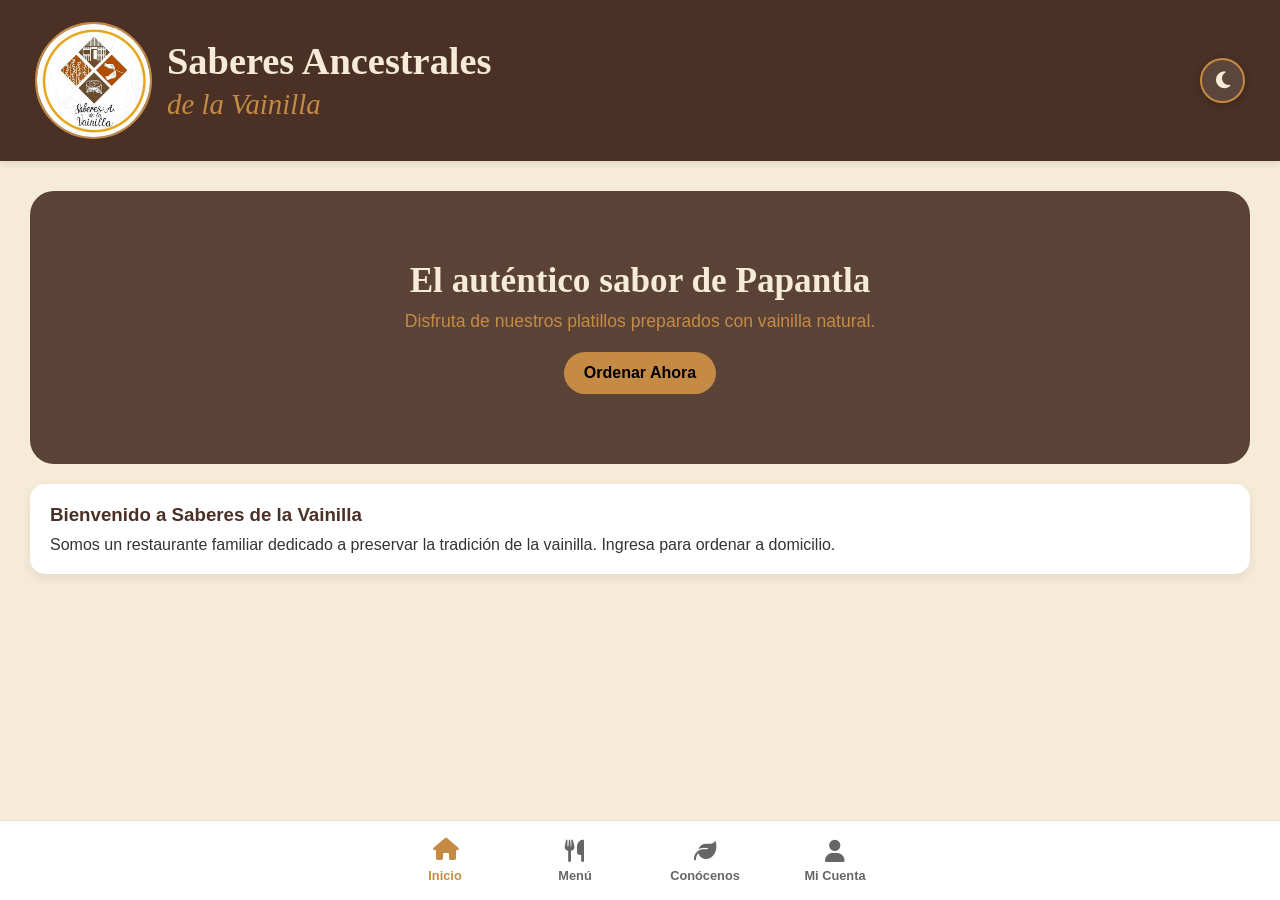
==== index.html @ e79198ad "Add files via upload" ====
<!DOCTYPE html>
<html lang="es">
<head>
    <meta charset="UTF-8">
    <meta name="viewport" content="width=device-width, initial-scale=1.0, maximum-scale=1.0, user-scalable=no">
    <title>Saberes App - Restaurante</title>
    <link rel="stylesheet" href="styles.css">
    <link rel="stylesheet" href="https://cdnjs.cloudflare.com/ajax/libs/font-awesome/6.4.0/css/all.min.css">
</head>
<body>
    <div class="app-container">
        <!-- CABECERA -->
        <header class="app-header">
            <div class="logo-area" onclick="window.location.href='index.html'">
                <img src="logo.png" alt="Logo" onerror="this.src='https://via.placeholder.com/80/C58B45/FFFFFF?text=S'">
                <div class="logo-texto">
                    <span class="logo-nombre">Saberes Ancestrales</span>
                    <span class="logo-slogan">de la Vainilla</span>
                </div>
            </div>
            <div class="header-actions">
                <button class="icon-btn" onclick="toggleTheme()" id="theme-btn"><i class="fa-solid fa-moon"></i></button>
            </div>
        </header>

        <!-- CONTENIDO -->
        <main class="app-content">
            <div class="hero-app">
                <h1>El auténtico sabor de Papantla</h1>
                <p>Disfruta de nuestros platillos preparados con vainilla natural.</p>
                <button class="btn btn-primary" onclick="window.location.href='login.html'">Ordenar Ahora</button>
            </div>
            <div class="info-card">
                <h3>Bienvenido a Saberes de la Vainilla</h3>
                <p>Somos un restaurante familiar dedicado a preservar la tradición de la vainilla. Ingresa para ordenar a domicilio.</p>
            </div>
        </main>

        <!-- NAVEGACIÓN -->
        <nav class="bottom-nav">
            <a href="index.html" class="nav-item active"><span class="icon"><i class="fa-solid fa-house"></i></span><span class="label">Inicio</span></a>
            <a href="menu.html" class="nav-item"><span class="icon"><i class="fa-solid fa-utensils"></i></span><span class="label">Menú</span></a>
            <a href="conocenos.html" class="nav-item"><span class="icon"><i class="fa-solid fa-leaf"></i></span><span class="label">Conócenos</span></a>
            <a href="login.html" class="nav-item"><span class="icon"><i class="fa-solid fa-user"></i></span><span class="label">Mi Cuenta</span></a>
        </nav>
    </div>
    <script src="app.js"></script>
</body>
</html>
---- styles.css ----
/* =========================================
   RESTAURANTE APP — ESTILOS RESPONSIVOS
   Compatible: Celular / Tablet / Laptop / PC
   ========================================= */

/* =========================================
   1. VARIABLES
   ========================================= */
:root {
    /* ---------- 🎨 COLORES ---------- */
    --bg-body:      #e5e5e5;
    --bg-app:       #F5EBD7;
    --bg-card:      #FFFFFF;
    --texto-main:   #333333;
    --texto-muted:  #666666;
    --cafe:         #4A3025;
    --crema:        #F5EBD7;
    --verde:        #7A8B52;
    --dorado:       #C58B45;
    --border-color: #e0e0e0;
    --shadow:       0 4px 12px rgba(0,0,0,0.08);

    /* =========================================
       🖼️ TAMAÑOS DEL LOGO (+150%)
       ========================================= */
    --logo-celular:         75px;  
    --logo-tablet:          98px;  
    --logo-laptop:          117px; 
    --logo-pantalla-grande: 135px; 

    /* ---------- 📏 MEDIDAS GLOBALES ---------- */
    --app-padding:   20px;
    --nav-height:    70px;
    --radius:        15px;
    --radius-grande: 20px;
}

body.dark-mode {
    /* Fondo general de la app: Un café casi negro, muy elegante */
    --bg-app:       #12100E; 
    
    /* Fondo de las tarjetas y modales: Café oscuro para resaltar */
    --bg-card:      #1F1916; 
    
    /* Texto principal: El color crema de tu marca para que resalte perfecto */
    --texto-main:   #F5EBD7; 
    
    /* Texto secundario (descripciones, textos pequeños): Un tono más apagado pero visible */
    --texto-muted:  #A39A91; 
    
    /* Cabecera superior y botones: Café oscuro */
    --cafe:         #2D211A; 
    
    /* Texto de la cabecera (Logo, Slogan, Iconos): Crema brillante para que se lea perfecto */
    --crema:        #F5EBD7; 
    
    /* Bordes: Sutilmente oscuros */
    --border-color: #3A2F29; 
    
    /* Sombra: Más pronunciada para dar profundidad en modo oscuro */
    --shadow:       0 4px 12px rgba(0,0,0,0.5);
}

/* =========================================
   2. RESET Y ESTRUCTURA
   ========================================= */
* {
    margin: 0;
    padding: 0;
    box-sizing: border-box;
    font-family: -apple-system, BlinkMacSystemFont, 'Segoe UI', Roboto, sans-serif;
    -webkit-tap-highlight-color: transparent;
}

html { height: 100%; }

body {
    background-color: var(--bg-body);
    display: flex;
    justify-content: center;
    height: 100vh;
    height: 100dvh;
    overflow: hidden;
    transition: background-color 0.3s;
}

.app-container {
    width: 100%;
    max-width: 100%;
    height: 100%;
    background-color: var(--bg-app);
    display: flex;
    flex-direction: column;
    position: relative;
    color: var(--texto-main);
    transition: background-color 0.3s, color 0.3s;
}

/* =========================================
   3. CABECERA (APP BAR)
   ========================================= */
.app-header {
    display: flex;
    justify-content: space-between;
    align-items: center;
    padding: 15px 20px;
    background-color: var(--cafe);
    color: var(--crema);
    z-index: 10;
    box-shadow: 0 2px 8px rgba(0,0,0,0.1);
}

.logo-area {
    display: flex;
    align-items: center;
    gap: 15px;
    cursor: pointer;
}

.logo-area img {
    width:  var(--logo-celular);
    height: var(--logo-celular);
    border-radius: 50%;
    border: 2px solid var(--dorado);
    background: white;
    object-fit: cover;
    transition: width 0.3s ease, height 0.3s ease;
}

/* =========================================
   TEXTO DEL LOGO AL 120% (Corregido)
   ========================================= */
.logo-nombre {
    font-family: Georgia, serif;
    font-size: 1.68rem !important; /* Aumento del 120% */
    font-weight: bold !important;
    color: var(--crema) !important;
    line-height: 1.1 !important;
    display: block !important;
}

.logo-slogan {
    font-family: Georgia, serif;
    font-style: italic;
    font-size: 1.2rem !important; /* Aumento del 120% */
    color: var(--dorado) !important;
    margin-top: 5px;
    display: block !important;
}

/* Ajustes para pantallas grandes (PC) */
@media (min-width: 1024px) {
    .logo-nombre { font-size: 2.4rem !important; } 
    .logo-slogan { font-size: 1.8rem !important; }
}
/* =========================================
   4. CONTENIDO
   ========================================= */
.app-content {
    flex: 1;
    overflow-y: auto;
    overflow-x: hidden;
    padding: var(--app-padding);
    padding-bottom: calc(var(--nav-height) + 20px);
    -webkit-overflow-scrolling: touch;
    overscroll-behavior: contain;
}

.section-title {
    font-family: Georgia, serif;
    font-size: 1.8rem;
    margin-bottom: 20px;
    color: var(--cafe);
    text-align: center;
}

/* =========================================
   5. HERO (INICIO) - IMAGEN CORREGIDA
   ========================================= */
.hero-app {
    background-image:
        linear-gradient(rgba(74, 48, 37, 0.9), rgba(74, 48, 37, 0.9)),
        url('https://jardindelzen.com/wp-content/uploads/2016/12/vainilla-1024x768.jpg'); /* URL corregida sin espacios */
    background-size: cover;
    background-position: center;
    border-radius: var(--radius-grande);
    padding: 40px 20px;
    text-align: center;
    color: white;
    margin-bottom: 20px;
}

.hero-app h1 {
    font-family: Georgia, serif;
    font-size: 1.6rem;
    margin-bottom: 10px;
    color: var(--crema);
}

.hero-app p { color: var(--dorado); margin-bottom: 20px; font-size: 0.95rem; }

.info-card {
    background: var(--bg-card);
    padding: 20px;
    border-radius: var(--radius);
    box-shadow: var(--shadow);
}
.info-card h3 { color: var(--cafe); margin-bottom: 10px; }

/* =========================================
   6. MENÚ Y TARJETAS
   ========================================= */
.filtros-scroll {
    display: flex;
    gap: 10px;
    overflow-x: auto;
    padding-bottom: 15px;
    margin-bottom: 15px;
    scrollbar-width: none;
}
.filtros-scroll::-webkit-scrollbar { display: none; }

.chip {
    padding: 8px 16px;
    border-radius: 20px;
    border: 1px solid var(--border-color);
    background: var(--bg-card);
    color: var(--texto-main);
    font-weight: 600;
    white-space: nowrap;
    cursor: pointer;
    transition: 0.2s;
}
.chip.active { background: var(--dorado); color: #000; border-color: var(--dorado); }

.grid-menu { display: grid; grid-template-columns: 1fr; gap: 15px; }

.card-food {
    background: var(--bg-card);
    border-radius: var(--radius);
    overflow: hidden;
    box-shadow: var(--shadow);
    display: flex;
    flex-direction: column;
    transition: transform 0.25s ease, box-shadow 0.25s ease;
}
.card-food:hover { transform: translateY(-4px); box-shadow: 0 12px 24px rgba(0,0,0,0.12); }
.card-food img { width: 100%; height: 160px; object-fit: cover; }
.card-food-body { padding: 15px; }
.card-food-body h3 { font-size: 1.1rem; margin-bottom: 5px; color: var(--cafe); }
.card-food-body p { font-size: 0.85rem; color: var(--texto-muted); margin-bottom: 10px; }
.card-food-price { font-weight: bold; color: var(--verde); font-size: 1.2rem; margin-bottom: 10px; display: block; }

.add-btn {
    width: 100%;
    padding: 10px;
    background: var(--cafe);
    color: var(--bg-app);
    border: none;
    border-radius: 10px;
    font-weight: bold;
    cursor: pointer;
    transition: 0.2s;
}
.add-btn:active { transform: scale(0.95); }

/* =========================================
   7. BOTÓN FLOTANTE
   ========================================= */
.floating-cart-btn {
    position: absolute;
    bottom: calc(var(--nav-height) + 10px);
    right: 20px;
    background: var(--dorado);
    color: #000;
    border: none;
    width: 60px;
    height: 60px;
    border-radius: 50%;
    font-size: 1.5rem;
    box-shadow: 0 4px 15px rgba(197, 139, 69, 0.4);
    cursor: pointer;
    display: flex;
    justify-content: center;
    align-items: center;
    z-index: 100;
    transition: 0.2s;
}
.floating-cart-btn:active { transform: scale(0.9); }
.floating-cart-btn span {
    position: absolute;
    top: -5px;
    right: -5px;
    background: red;
    color: white;
    font-size: 0.8rem;
    width: 22px;
    height: 22px;
    border-radius: 50%;
    display: flex;
    justify-content: center;
    align-items: center;
    font-weight: bold;
}

/* =========================================
   8. FORMULARIOS
   ========================================= */
.form-app {
    background: var(--bg-card);
    padding: 20px;
    border-radius: var(--radius);
    box-shadow: var(--shadow);
}

.input-group { margin-bottom: 15px; }
.input-group label { display: block; margin-bottom: 5px; font-size: 0.9rem; font-weight: 600; color: var(--cafe); }

.input-group input, .input-group select, .input-group textarea {
    width: 100%;
    padding: 12px;
    border: 1px solid var(--border-color);
    border-radius: 10px;
    background: var(--bg-app);
    color: var(--texto-main);
    font-size: 1rem;
    outline: none;
    transition: border 0.2s;
}
.input-group input:focus { border-color: var(--dorado); }

.row { display: flex; gap: 10px; }
.row .input-group { flex: 1; }

/* =========================================
   9. BOTONES GENERALES
   ========================================= */
.btn {
    padding: 12px 20px;
    border-radius: 30px;
    border: none;
    font-weight: bold;
    font-size: 1rem;
    cursor: pointer;
    transition: 0.2s;
    text-align: center;
}
.btn-primary { background: var(--dorado); color: #000; }
.btn-secondary { background: var(--verde); color: white; }
.full-width { width: 100%; }
.mt-10 { margin-top: 10px; }
.btn:active { transform: scale(0.95); }

/* =========================================
   10. NAVEGACIÓN INFERIOR
   ========================================= */
.bottom-nav {
    position: absolute;
    bottom: 0;
    width: 100%;
    background: var(--bg-card);
    display: flex;
    justify-content: space-around;
    align-items: center;
    padding: 10px 0;
    border-top: 1px solid var(--border-color);
    z-index: 10;
    min-height: var(--nav-height);
}

.nav-item {
    background: none;
    border: none;
    display: flex;
    flex-direction: column;
    align-items: center;
    color: var(--texto-muted);
    cursor: pointer;
    transition: 0.2s;
    width: 25%;
    text-decoration: none;
}
.nav-item .icon { font-size: 1.3rem; margin-bottom: 3px; }
.nav-item .label { font-size: 0.75rem; font-weight: 600; }
.nav-item.active { color: var(--dorado); }
.nav-item.active .icon { transform: translateY(-2px); }

/* =========================================
   11. MODALES
   ========================================= */
.modal-overlay {
    position: absolute;
    top: 0;
    left: 0;
    width: 100%;
    height: 100%;
    background: rgba(0,0,0,0.6);
    display: flex;
    justify-content: center;
    align-items: flex-end;
    z-index: 1000;
    opacity: 1;
    transition: opacity 0.3s;
}
.modal-overlay.hidden { opacity: 0; pointer-events: none; }

.modal-content {
    background: var(--bg-card);
    width: 100%;
    padding: 25px;
    border-radius: 20px 20px 0 0;
    max-height: 85%;
    overflow-y: auto;
    box-shadow: 0 -5px 20px rgba(0,0,0,0.2);
    transform: translateY(0);
    transition: transform 0.3s;
}
.modal-overlay.hidden .modal-content { transform: translateY(100%); }
.modal-content h3 { margin-bottom: 15px; color: var(--cafe); }
.hidden { display: none !important; }

/* =========================================
   12. ALERTAS
   ========================================= */
.alerta {
    padding: 15px;
    border-radius: 10px;
    margin-bottom: 15px;
    text-align: center;
    font-weight: bold;
    font-size: 0.9rem;
}
.alerta.success { background: #d4edda; color: #155724; }
.alerta.error   { background: #f8d7da; color: #721c24; }

/* =========================================
   13. CARRITO
   ========================================= */
.cart-items-list { margin-bottom: 15px; max-height: 250px; overflow-y: auto; }

.cart-item {
    display: flex;
    flex-direction: column;
    border-bottom: 1px solid var(--border-color);
    padding: 12px 0;
}
.cart-item:last-child { border-bottom: none; }

.cart-item-info {
    display: flex;
    justify-content: space-between;
    margin-bottom: 8px;
    font-size: 0.95rem;
    color: var(--texto-main);
    font-weight: 500;
}

.cart-item-controls { display: flex; align-items: center; gap: 10px; }

.qty-btn {
    background: var(--bg-app);
    border: 1px solid var(--border-color);
    color: var(--texto-main);
    width: 32px;
    height: 32px;
    border-radius: 8px;
    font-size: 0.9rem;
    font-weight: bold;
    cursor: pointer;
    display: flex;
    justify-content: center;
    align-items: center;
    transition: all 0.2s;
}
.qty-btn:active { background: var(--dorado); transform: scale(0.9); }

.qty-number { font-weight: bold; width: 24px; text-align: center; color: var(--cafe); }

.delete-btn {
    background: none;
    border: none;
    font-size: 1.1rem;
    cursor: pointer;
    margin-left: auto;
    opacity: 0.7;
    transition: opacity 0.2s;
    color: var(--texto-muted);
}
.delete-btn:hover, .delete-btn:active { opacity: 1; color: #ff4d4d; }

.btn-added { background-color: var(--verde) !important; color: white !important; }

/* =========================================
   14. PERSONALIZACIÓN
   ========================================= */
.custom-options-container { margin-bottom: 20px; }
.custom-group {
    margin-bottom: 15px;
    background: var(--bg-app);
    padding: 10px;
    border-radius: 10px;
}
.custom-group p { margin-bottom: 10px; font-size: 0.95rem; color: var(--cafe); }

.radio-label {
    display: flex;
    align-items: center;
    gap: 10px;
    margin-bottom: 8px;
    font-size: 0.9rem;
    cursor: pointer;
}
.radio-label input { accent-color: var(--dorado); width: 18px; height: 18px; }

/* =========================================
   15. CHECKOUT Y PDF
   ========================================= */
#auth-guest .btn { width: auto; padding: 10px 15px; font-size: 0.9rem; }
#auth-guest form { margin-top: 20px; }

.payment-select {
    width: 100%;
    padding: 12px;
    border-radius: 10px;
    border: 1px solid var(--border-color);
    background: var(--bg-app);
    color: var(--texto-main);
    font-size: 1rem;
    margin-bottom: 15px;
    outline: none;
}

#payment-step-card h3 { margin-bottom: 15px; color: var(--cafe); font-size: 1.2rem; }
#payment-step-card input { background: var(--bg-app); border: 1px solid var(--border-color); color: var(--texto-main); }
#ticket-modal .modal-content { text-align: center; }

#ticket-pdf-area { font-family: Arial, sans-serif; background: white; color: black; }
#ticket-pdf-area h2 { font-family: Georgia, serif; margin-bottom: 10px; }
#ticket-pdf-area p { margin: 5px 0; font-size: 14px; }
#ticket-pdf-area hr { border-top: 1px dashed #000; }
#ticket-items p { margin: 2px 0; font-size: 12px; }

body.dark-mode .icon-btn i { color: var(--dorado); }

/* =========================================
   16. 📱 TABLET (Ajustes de 150%)
   ========================================= */
@media (min-width: 600px) {
    :root { --app-padding: 25px; --nav-height: 75px; }
    
    .logo-area img { width: var(--logo-tablet); height: var(--logo-tablet); }
    .logo-texto span:first-child { font-size: 2.8rem; } /* 150% más en tablet */
    .logo-slogan { font-size: 1.8rem; }
    .app-header { padding: 18px 25px; min-height: 125px; }
    
    .grid-menu { grid-template-columns: repeat(2, 1fr); gap: 18px; }
    .hero-app { padding: 55px 30px; }
    .hero-app h1 { font-size: 1.9rem; }
    .hero-app p  { font-size: 1rem; }
    .section-title { font-size: 2rem; }
    .bottom-nav { justify-content: center; gap: 50px; padding: 12px 20px; }
    .nav-item { width: auto; min-width: 80px; }
    .nav-item .icon  { font-size: 1.4rem; }
    .nav-item .label { font-size: 0.8rem; }
    .modal-overlay { align-items: center; padding: 20px; }
    .modal-content { max-width: 600px; border-radius: var(--radius-grande); max-height: 90%; }
    .modal-overlay.hidden .modal-content { transform: translateY(20px) scale(0.95); }
}

/* =========================================
   17. 💻 LAPTOP / DESKTOP
   ========================================= */
@media (min-width: 1024px) {
    :root { --app-padding: 30px; --nav-height: 80px; }
    
    .app-container { max-width: 1400px; box-shadow: 0 0 40px rgba(0,0,0,0.15); }
    .logo-area img { width: var(--logo-laptop); height: var(--logo-laptop); }
    .logo-texto span:first-child { font-size: 3.2rem; } /* 150% más en PC */
    .logo-slogan { font-size: 2.2rem; }
    .app-header { padding: 22px 35px; min-height: 155px; }
    
    .grid-menu { grid-template-columns: repeat(3, 1fr); gap: 22px; }
    .hero-app { padding: 70px 50px; border-radius: 24px; }
    .hero-app h1 { font-size: 2.2rem; }
    .hero-app p  { font-size: 1.1rem; }
    .section-title { font-size: 2.3rem; margin-bottom: 28px; }
    .card-food img { height: 180px; }
    .filtros-scroll { justify-content: center; padding-bottom: 20px; }
    .form-app { padding: 30px; }
}

/* =========================================
   18. 🖥️ PANTALLAS MUY GRANDES
   ========================================= */
@media (min-width: 1400px) {
    :root { --app-padding: 40px; }
    
    .logo-area img { width: var(--logo-pantalla-grande); height: var(--logo-pantalla-grande); }
    .logo-texto span:first-child { font-size: 3.8rem; } 
    .logo-slogan { font-size: 2.5rem; }
    .app-header { padding: 24px 45px; min-height: 175px; }
    
    .grid-menu { grid-template-columns: repeat(4, 1fr); }
    .hero-app { padding: 80px 60px; }
    .hero-app h1 { font-size: 2.5rem; }
}

/* =========================================
   19. 📱 CELULARES PEQUEÑOS
   ========================================= */
@media (max-width: 360px) {
    :root { --logo-celular: 65px; --app-padding: 15px; }
    .logo-texto span:first-child { font-size: 1.8rem; } /* Ajuste para que no se rompa */
    .logo-slogan { font-size: 1.2rem; }
    .hero-app h1    { font-size: 1.4rem; }
    .section-title  { font-size: 1.6rem; }
}
/* =========================================
   BOTÓN DE TEMA (ICONO CIRCULAR PROFESIONAL)
   ========================================= */
.icon-btn {
    background: rgba(255, 255, 255, 0.1); /* Fondo sutil translúcido */
    border: 2px solid var(--dorado);      /* Borde dorado de la marca */
    width: 45px;
    height: 45px;
    border-radius: 50%;                   /* Hace que sea un círculo perfecto */
    display: flex;
    justify-content: center;
    align-items: center;
    cursor: pointer;
    color: var(--crema);
    font-size: 1.2rem;                    /* Tamaño del icono */
    transition: all 0.3s ease;
    box-shadow: 0 2px 8px rgba(0,0,0,0.2);
}

/* Efecto al pasar el mouse */
.icon-btn:hover {
    background: var(--dorado);
    color: var(--cafe);
    transform: rotate(20deg) scale(1.1);  /* Gira un poco y crece */
}

/* Efecto al presionar */
.icon-btn:active {
    transform: scale(0.9);
}

/* Cuando está en modo oscuro, el sol se ve dorado */
body.dark-mode .icon-btn {
    background: rgba(197, 139, 69, 0.2);
    color: var(--dorado);
}

body.dark-mode .icon-btn:hover {
    background: var(--dorado);
    color: var(--cafe);
}
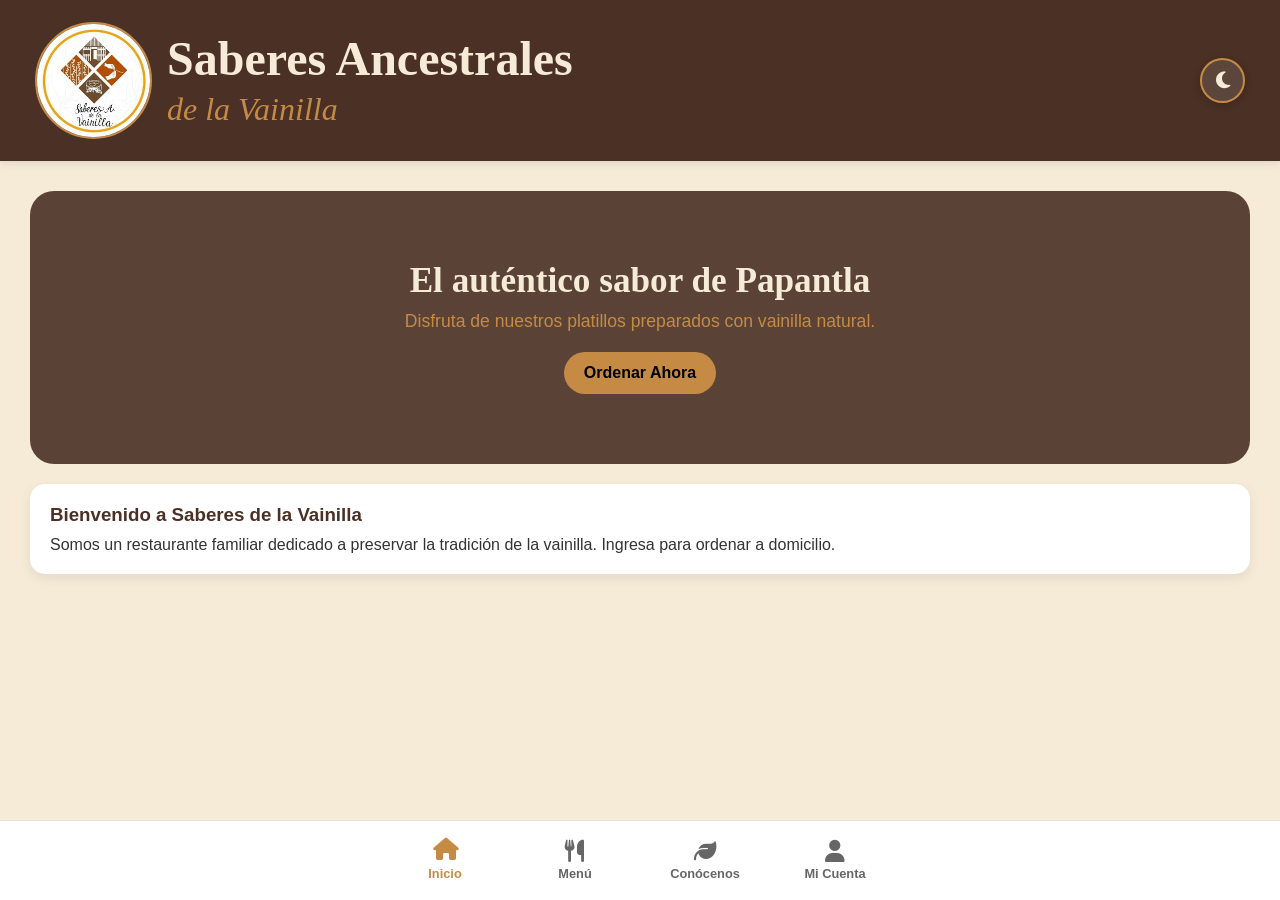
==== commit d801857c: "Change button link to navigate to menu page Updated the button link in the hero section to navigate " ====
--- a/index.html
+++ b/index.html
@@ -1,4 +1,5 @@
-<!DOCTYPE html>
+
+</html><!DOCTYPE html>
 <html lang="es">
 <head>
     <meta charset="UTF-8">
@@ -28,7 +29,7 @@
             <div class="hero-app">
                 <h1>El auténtico sabor de Papantla</h1>
                 <p>Disfruta de nuestros platillos preparados con vainilla natural.</p>
-                <button class="btn btn-primary" onclick="window.location.href='login.html'">Ordenar Ahora</button>
+                <button class="btn btn-primary" onclick="window.location.href='menu.html'">Ordenar Ahora</button>
             </div>
             <div class="info-card">
                 <h3>Bienvenido a Saberes de la Vainilla</h3>
@@ -46,4 +47,4 @@
     </div>
     <script src="app.js"></script>
 </body>
-</html>+</html>
--- a/styles.css
+++ b/styles.css
@@ -4,10 +4,9 @@
    ========================================= */
 
 /* =========================================
-   1. VARIABLES
+   1. VARIABLES Y COLORES
    ========================================= */
 :root {
-    /* ---------- 🎨 COLORES ---------- */
     --bg-body:      #e5e5e5;
     --bg-app:       #F5EBD7;
     --bg-card:      #FFFFFF;
@@ -20,44 +19,28 @@
     --border-color: #e0e0e0;
     --shadow:       0 4px 12px rgba(0,0,0,0.08);
 
-    /* =========================================
-       🖼️ TAMAÑOS DEL LOGO (+150%)
-       ========================================= */
+    /* Tamaños del Logo al 120% */
     --logo-celular:         75px;  
     --logo-tablet:          98px;  
     --logo-laptop:          117px; 
     --logo-pantalla-grande: 135px; 
 
-    /* ---------- 📏 MEDIDAS GLOBALES ---------- */
+    /* Medidas Globales */
     --app-padding:   20px;
     --nav-height:    70px;
     --radius:        15px;
     --radius-grande: 20px;
 }
 
+/* Modo Oscuro */
 body.dark-mode {
-    /* Fondo general de la app: Un café casi negro, muy elegante */
     --bg-app:       #12100E; 
-    
-    /* Fondo de las tarjetas y modales: Café oscuro para resaltar */
     --bg-card:      #1F1916; 
-    
-    /* Texto principal: El color crema de tu marca para que resalte perfecto */
     --texto-main:   #F5EBD7; 
-    
-    /* Texto secundario (descripciones, textos pequeños): Un tono más apagado pero visible */
     --texto-muted:  #A39A91; 
-    
-    /* Cabecera superior y botones: Café oscuro */
     --cafe:         #2D211A; 
-    
-    /* Texto de la cabecera (Logo, Slogan, Iconos): Crema brillante para que se lea perfecto */
     --crema:        #F5EBD7; 
-    
-    /* Bordes: Sutilmente oscuros */
     --border-color: #3A2F29; 
-    
-    /* Sombra: Más pronunciada para dar profundidad en modo oscuro */
     --shadow:       0 4px 12px rgba(0,0,0,0.5);
 }
 
@@ -127,12 +110,10 @@
     transition: width 0.3s ease, height 0.3s ease;
 }
 
-/* =========================================
-   TEXTO DEL LOGO AL 120% (Corregido)
-   ========================================= */
+/* Texto del Logo al 120% */
 .logo-nombre {
     font-family: Georgia, serif;
-    font-size: 1.68rem !important; /* Aumento del 120% */
+    font-size: 1.68rem !important; 
     font-weight: bold !important;
     color: var(--crema) !important;
     line-height: 1.1 !important;
@@ -142,19 +123,35 @@
 .logo-slogan {
     font-family: Georgia, serif;
     font-style: italic;
-    font-size: 1.2rem !important; /* Aumento del 120% */
+    font-size: 1.2rem !important; 
     color: var(--dorado) !important;
     margin-top: 5px;
     display: block !important;
 }
 
-/* Ajustes para pantallas grandes (PC) */
-@media (min-width: 1024px) {
-    .logo-nombre { font-size: 2.4rem !important; } 
-    .logo-slogan { font-size: 1.8rem !important; }
-}
-/* =========================================
-   4. CONTENIDO
+/* Botón de Tema (Luna/Sol) */
+.header-actions { display: flex; gap: 10px; }
+
+.icon-btn {
+    background: rgba(255, 255, 255, 0.1);
+    border: 2px solid var(--dorado);
+    width: 45px;
+    height: 45px;
+    border-radius: 50%;
+    display: flex;
+    justify-content: center;
+    align-items: center;
+    cursor: pointer;
+    color: var(--crema);
+    font-size: 1.2rem;
+    transition: all 0.3s ease;
+    box-shadow: 0 2px 8px rgba(0,0,0,0.2);
+}
+.icon-btn:hover { background: var(--dorado); color: var(--cafe); transform: rotate(20deg) scale(1.1); }
+.icon-btn:active { transform: scale(0.9); }
+
+/* =========================================
+   4. CONTENIDO GENERAL
    ========================================= */
 .app-content {
     flex: 1;
@@ -175,12 +172,12 @@
 }
 
 /* =========================================
-   5. HERO (INICIO) - IMAGEN CORREGIDA
+   5. HERO (INICIO)
    ========================================= */
 .hero-app {
     background-image:
         linear-gradient(rgba(74, 48, 37, 0.9), rgba(74, 48, 37, 0.9)),
-        url('https://jardindelzen.com/wp-content/uploads/2016/12/vainilla-1024x768.jpg'); /* URL corregida sin espacios */
+        url('https://jardindelzen.com/wp-content/uploads/2016/12/vainilla-1024x768.jpg');
     background-size: cover;
     background-position: center;
     border-radius: var(--radius-grande);
@@ -190,13 +187,7 @@
     margin-bottom: 20px;
 }
 
-.hero-app h1 {
-    font-family: Georgia, serif;
-    font-size: 1.6rem;
-    margin-bottom: 10px;
-    color: var(--crema);
-}
-
+.hero-app h1 { font-family: Georgia, serif; font-size: 1.6rem; margin-bottom: 10px; color: var(--crema); }
 .hero-app p { color: var(--dorado); margin-bottom: 20px; font-size: 0.95rem; }
 
 .info-card {
@@ -265,7 +256,7 @@
 .add-btn:active { transform: scale(0.95); }
 
 /* =========================================
-   7. BOTÓN FLOTANTE
+   7. BOTÓN FLOTANTE CARRITO
    ========================================= */
 .floating-cart-btn {
     position: absolute;
@@ -304,7 +295,7 @@
 }
 
 /* =========================================
-   8. FORMULARIOS
+   8. FORMULARIOS GENERALES
    ========================================= */
 .form-app {
     background: var(--bg-card);
@@ -491,7 +482,7 @@
 .btn-added { background-color: var(--verde) !important; color: white !important; }
 
 /* =========================================
-   14. PERSONALIZACIÓN
+   14. PERSONALIZACIÓN (RADIOS)
    ========================================= */
 .custom-options-container { margin-bottom: 20px; }
 .custom-group {
@@ -540,17 +531,191 @@
 #ticket-pdf-area hr { border-top: 1px dashed #000; }
 #ticket-items p { margin: 2px 0; font-size: 12px; }
 
-body.dark-mode .icon-btn i { color: var(--dorado); }
-
-/* =========================================
-   16. 📱 TABLET (Ajustes de 150%)
+/* =========================================
+   16. DISEÑO EXCLUSIVO DEL LOGIN (ESTILO TARJETAS)
+   ========================================= */
+#auth-initial-view {
+    display: flex;
+    flex-direction: column;
+    gap: 25px; /* Separación entre tarjetas */
+    padding: 20px 10px;
+    max-width: 450px;
+    margin: 0 auto; /* Centrado horizontal */
+}
+
+/* Tarjeta Café (¿Eres nuevo?) */
+.auth-card-brown {
+    background-color: #7A5B43;
+    border-radius: 20px;
+    padding: 35px 25px;
+    text-align: center;
+    color: #FFFFFF;
+    box-shadow: 0 8px 20px rgba(0,0,0,0.15);
+}
+.auth-card-brown h3 {
+    font-family: Georgia, serif;
+    font-size: 1.8rem;
+    margin-bottom: 10px;
+    color: #FFFFFF !important;
+}
+.auth-card-brown p {
+    font-size: 1rem;
+    margin-bottom: 25px;
+    color: #E0D5C1;
+    line-height: 1.4;
+}
+.auth-icon-circle {
+    width: 50px;
+    height: 50px;
+    background: transparent;
+    border-radius: 50%;
+    display: flex;
+    justify-content: center;
+    align-items: center;
+    margin: 0 auto 15px auto;
+    font-size: 1.8rem;
+    color: #FFFFFF;
+}
+.btn-auth-cream {
+    background-color: #F5EBD7;
+    color: #4A3025;
+    border: none;
+    border-radius: 12px;
+    padding: 16px;
+    width: 100%;
+    font-size: 1.1rem;
+    font-weight: bold;
+    cursor: pointer;
+    transition: 0.2s;
+}
+.btn-auth-cream:active { transform: scale(0.95); }
+
+/* Tarjeta Blanca (¿Ya tienes cuenta?) */
+.auth-card-white {
+    background-color: #FFFFFF;
+    border-radius: 20px;
+    padding: 35px 25px;
+    text-align: center;
+    border: 1px solid #D4C4B7;
+    box-shadow: 0 8px 20px rgba(0,0,0,0.05);
+}
+.auth-card-white h3 {
+    font-family: Georgia, serif;
+    font-size: 1.8rem;
+    margin-bottom: 10px;
+    color: #4A3025 !important;
+}
+.auth-card-white p {
+    font-size: 1rem;
+    margin-bottom: 25px;
+    color: #666666;
+    line-height: 1.4;
+}
+.auth-icon-circle-outline {
+    width: 50px;
+    height: 50px;
+    border: 2px solid #7A5B43;
+    border-radius: 50%;
+    display: flex;
+    justify-content: center;
+    align-items: center;
+    margin: 0 auto 15px auto;
+    font-size: 1.5rem;
+    color: #7A5B43;
+}
+.btn-auth-green {
+    background-color: #7A8B52;
+    color: #FFFFFF;
+    border: none;
+    border-radius: 12px;
+    padding: 16px;
+    width: 100%;
+    font-size: 1.1rem;
+    font-weight: bold;
+    cursor: pointer;
+    transition: 0.2s;
+}
+.btn-auth-green:active { transform: scale(0.95); }
+
+/* Contenedor de los Formularios */
+.auth-form-container {
+    background: var(--bg-card);
+    padding: 25px;
+    border-radius: 20px;
+    box-shadow: 0 4px 15px rgba(0,0,0,0.1);
+    max-width: 450px;
+    margin: 10px auto 30px auto;
+    width: 100%;
+}
+.auth-form-header {
+    display: flex;
+    align-items: center;
+    justify-content: space-between;
+    margin-bottom: 25px;
+}
+.auth-form-header h3 {
+    font-family: Georgia, serif;
+    font-size: 1.5rem;
+    color: var(--cafe);
+    margin: 0;
+}
+.btn-back {
+    background: var(--bg-app);
+    color: var(--cafe);
+    border: 1px solid var(--border-color);
+    width: 40px;
+    height: 40px;
+    border-radius: 50%;
+    cursor: pointer;
+    display: flex;
+    justify-content: center;
+    align-items: center;
+    transition: 0.2s;
+}
+.btn-back:hover { background: var(--dorado); color: #000; }
+.spacer { width: 40px; }
+
+/* =========================================
+   17. CORRECCIÓN DE TEXTO EN MODO OSCURO
+   ========================================= */
+body.dark-mode h1,
+body.dark-mode h2,
+body.dark-mode h3,
+body.dark-mode h4,
+body.dark-mode .section-title,
+body.dark-mode .info-card h3,
+body.dark-mode .card-food-body h3,
+body.dark-mode .input-group label,
+body.dark-mode .logo-nombre,
+body.dark-mode .custom-group p,
+body.dark-mode #payment-step-card h3,
+body.dark-mode .cart-item-info span {
+    color: #F5EBD7 !important;
+}
+
+body.dark-mode p,
+body.dark-mode .card-food-body p,
+body.dark-mode .info-card p {
+    color: #E0D5C1 !important;
+}
+
+body.dark-mode .auth-card-white { background-color: var(--bg-card); border-color: var(--border-color); }
+body.dark-mode .auth-card-white h3, body.dark-mode .auth-icon-circle-outline { color: var(--texto-main) !important; border-color: var(--texto-main); }
+body.dark-mode .auth-card-white p { color: var(--texto-muted) !important; }
+body.dark-mode .auth-form-header h3 { color: var(--texto-main) !important; }
+body.dark-mode .btn-back { background: var(--border-color); color: var(--texto-main); }
+
+body.dark-mode .icon-btn { background: rgba(197, 139, 69, 0.2); color: var(--dorado); }
+body.dark-mode .icon-btn:hover { background: var(--dorado); color: var(--cafe); }
+
+/* =========================================
+   18. RESPONSIVO (TABLET Y PC)
    ========================================= */
 @media (min-width: 600px) {
     :root { --app-padding: 25px; --nav-height: 75px; }
-    
     .logo-area img { width: var(--logo-tablet); height: var(--logo-tablet); }
-    .logo-texto span:first-child { font-size: 2.8rem; } /* 150% más en tablet */
-    .logo-slogan { font-size: 1.8rem; }
+    .logo-nombre { font-size: 2.4rem !important; }
+    .logo-slogan { font-size: 1.6rem !important; }
     .app-header { padding: 18px 25px; min-height: 125px; }
     
     .grid-menu { grid-template-columns: repeat(2, 1fr); gap: 18px; }
@@ -567,16 +732,12 @@
     .modal-overlay.hidden .modal-content { transform: translateY(20px) scale(0.95); }
 }
 
-/* =========================================
-   17. 💻 LAPTOP / DESKTOP
-   ========================================= */
 @media (min-width: 1024px) {
     :root { --app-padding: 30px; --nav-height: 80px; }
-    
     .app-container { max-width: 1400px; box-shadow: 0 0 40px rgba(0,0,0,0.15); }
     .logo-area img { width: var(--logo-laptop); height: var(--logo-laptop); }
-    .logo-texto span:first-child { font-size: 3.2rem; } /* 150% más en PC */
-    .logo-slogan { font-size: 2.2rem; }
+    .logo-nombre { font-size: 3rem !important; }
+    .logo-slogan { font-size: 2rem !important; }
     .app-header { padding: 22px 35px; min-height: 155px; }
     
     .grid-menu { grid-template-columns: repeat(3, 1fr); gap: 22px; }
@@ -586,18 +747,13 @@
     .section-title { font-size: 2.3rem; margin-bottom: 28px; }
     .card-food img { height: 180px; }
     .filtros-scroll { justify-content: center; padding-bottom: 20px; }
-    .form-app { padding: 30px; }
-}
-
-/* =========================================
-   18. 🖥️ PANTALLAS MUY GRANDES
-   ========================================= */
+}
+
 @media (min-width: 1400px) {
     :root { --app-padding: 40px; }
-    
     .logo-area img { width: var(--logo-pantalla-grande); height: var(--logo-pantalla-grande); }
-    .logo-texto span:first-child { font-size: 3.8rem; } 
-    .logo-slogan { font-size: 2.5rem; }
+    .logo-nombre { font-size: 3.6rem !important; } 
+    .logo-slogan { font-size: 2.4rem !important; }
     .app-header { padding: 24px 45px; min-height: 175px; }
     
     .grid-menu { grid-template-columns: repeat(4, 1fr); }
@@ -605,54 +761,10 @@
     .hero-app h1 { font-size: 2.5rem; }
 }
 
-/* =========================================
-   19. 📱 CELULARES PEQUEÑOS
-   ========================================= */
 @media (max-width: 360px) {
     :root { --logo-celular: 65px; --app-padding: 15px; }
-    .logo-texto span:first-child { font-size: 1.8rem; } /* Ajuste para que no se rompa */
-    .logo-slogan { font-size: 1.2rem; }
+    .logo-nombre { font-size: 1.4rem !important; }
+    .logo-slogan { font-size: 1rem !important; }
     .hero-app h1    { font-size: 1.4rem; }
     .section-title  { font-size: 1.6rem; }
 }
-/* =========================================
-   BOTÓN DE TEMA (ICONO CIRCULAR PROFESIONAL)
-   ========================================= */
-.icon-btn {
-    background: rgba(255, 255, 255, 0.1); /* Fondo sutil translúcido */
-    border: 2px solid var(--dorado);      /* Borde dorado de la marca */
-    width: 45px;
-    height: 45px;
-    border-radius: 50%;                   /* Hace que sea un círculo perfecto */
-    display: flex;
-    justify-content: center;
-    align-items: center;
-    cursor: pointer;
-    color: var(--crema);
-    font-size: 1.2rem;                    /* Tamaño del icono */
-    transition: all 0.3s ease;
-    box-shadow: 0 2px 8px rgba(0,0,0,0.2);
-}
-
-/* Efecto al pasar el mouse */
-.icon-btn:hover {
-    background: var(--dorado);
-    color: var(--cafe);
-    transform: rotate(20deg) scale(1.1);  /* Gira un poco y crece */
-}
-
-/* Efecto al presionar */
-.icon-btn:active {
-    transform: scale(0.9);
-}
-
-/* Cuando está en modo oscuro, el sol se ve dorado */
-body.dark-mode .icon-btn {
-    background: rgba(197, 139, 69, 0.2);
-    color: var(--dorado);
-}
-
-body.dark-mode .icon-btn:hover {
-    background: var(--dorado);
-    color: var(--cafe);
-}
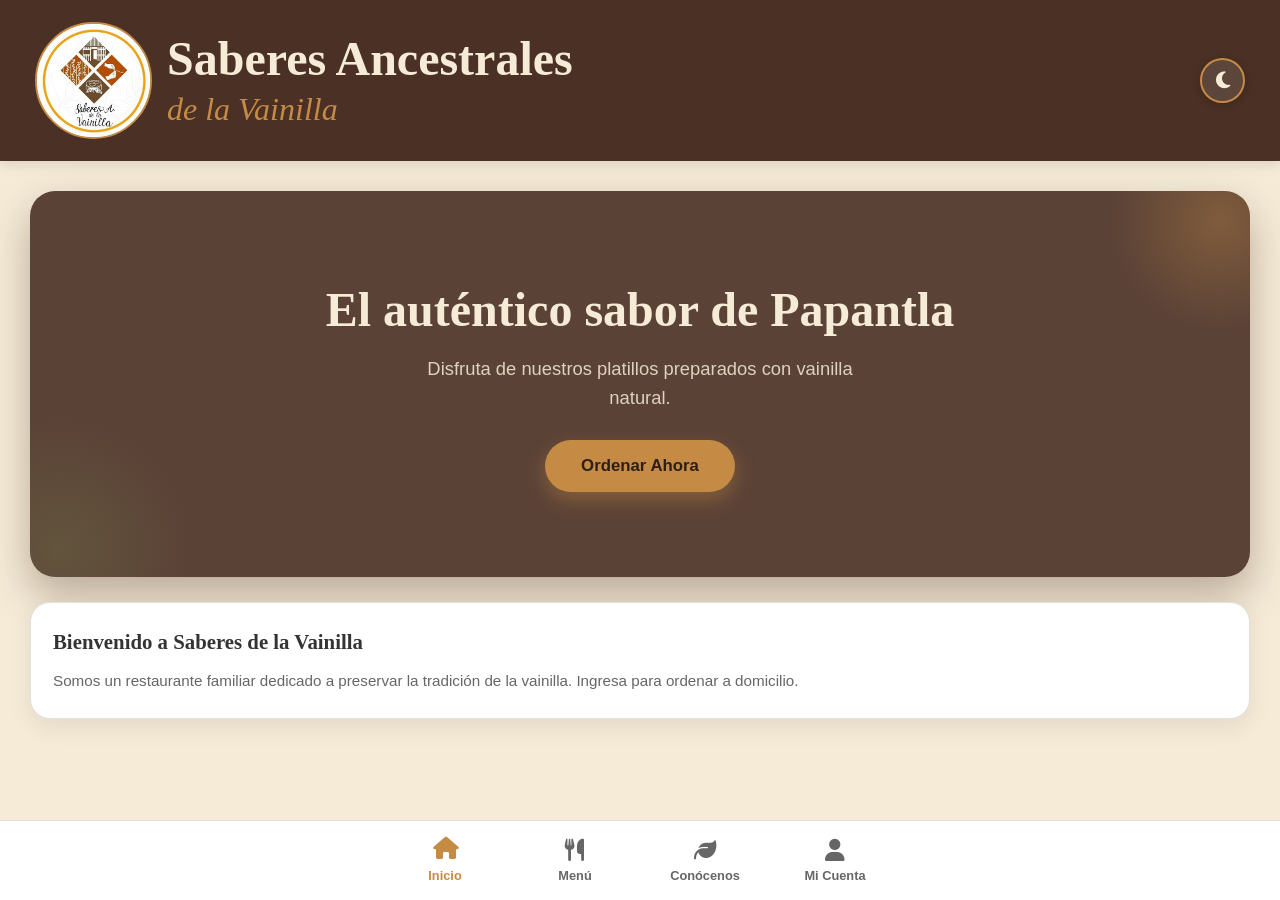
==== commit c2bf1e40: "Enhance hero section with background image Added a background image for the hero section and adjuste" ====
--- a/index.html
+++ b/index.html
@@ -1,12 +1,31 @@
-
-</html><!DOCTYPE html>
+<!DOCTYPE html>
 <html lang="es">
 <head>
     <meta charset="UTF-8">
-    <meta name="viewport" content="width=device-width, initial-scale=1.0, maximum-scale=1.0, user-scalable=no">
+    <meta name="viewport" content="width=device-width, initial-scale=1.0">
     <title>Saberes App - Restaurante</title>
     <link rel="stylesheet" href="styles.css">
     <link rel="stylesheet" href="https://cdnjs.cloudflare.com/ajax/libs/font-awesome/6.4.0/css/all.min.css">
+    
+    <!-- =======================================================
+         LINK DE LA IMAGEN DE VAINILLA (GUARDADO AQUÍ PARA NO PERDERLO):
+         https://jardindelzen.com/wp-content/uploads/2016/12/vainilla-1024x768.jpg
+         ======================================================= -->
+    
+    <style>
+        /* Forzamos la imagen de la vainilla en el Hero de esta página */
+        .hero-app {
+            background-image: linear-gradient(rgba(74, 48, 37, 0.9), rgba(74, 48, 37, 0.9)), url('https://jardindelzen.com/wp-content/uploads/2016/12/vainilla-1024x768.jpg');
+            background-size: cover;
+            background-position: center;
+            background-repeat: no-repeat;
+        }
+        
+        /* Ajuste para que en Modo Oscuro (verde) el fondo combine con la paleta */
+        body.dark-mode .hero-app {
+            background-image: linear-gradient(rgba(15, 20, 17, 0.85), rgba(15, 20, 17, 0.85)), url('https://jardindelzen.com/wp-content/uploads/2016/12/vainilla-1024x768.jpg');
+        }
+    </style>
 </head>
 <body>
     <div class="app-container">
@@ -26,11 +45,14 @@
 
         <!-- CONTENIDO -->
         <main class="app-content">
+            <!-- HERO con la imagen de la vainilla asegurada desde el <style> de arriba -->
             <div class="hero-app">
                 <h1>El auténtico sabor de Papantla</h1>
                 <p>Disfruta de nuestros platillos preparados con vainilla natural.</p>
                 <button class="btn btn-primary" onclick="window.location.href='menu.html'">Ordenar Ahora</button>
             </div>
+
+            <!-- Info card -->
             <div class="info-card">
                 <h3>Bienvenido a Saberes de la Vainilla</h3>
                 <p>Somos un restaurante familiar dedicado a preservar la tradición de la vainilla. Ingresa para ordenar a domicilio.</p>
--- a/styles.css
+++ b/styles.css
@@ -1,5 +1,5 @@
 /* =========================================
-   RESTAURANTE APP — ESTILOS RESPONSIVOS
+   RESTAURANTE APP — ESTILOS PREMIUM
    Compatible: Celular / Tablet / Laptop / PC
    ========================================= */
 
@@ -17,19 +17,17 @@
     --verde:        #7A8B52;
     --dorado:       #C58B45;
     --border-color: #e0e0e0;
-    --shadow:       0 4px 12px rgba(0,0,0,0.08);
-
-    /* Tamaños del Logo al 120% */
+    --shadow:       0 8px 24px rgba(0,0,0,0.08);
+
     --logo-celular:         75px;  
     --logo-tablet:          98px;  
     --logo-laptop:          117px; 
     --logo-pantalla-grande: 135px; 
 
-    /* Medidas Globales */
     --app-padding:   20px;
     --nav-height:    70px;
-    --radius:        15px;
-    --radius-grande: 20px;
+    --radius:        20px;
+    --radius-grande: 25px;
 }
 
 /* Modo Oscuro */
@@ -41,7 +39,7 @@
     --cafe:         #2D211A; 
     --crema:        #F5EBD7; 
     --border-color: #3A2F29; 
-    --shadow:       0 4px 12px rgba(0,0,0,0.5);
+    --shadow:       0 8px 24px rgba(0,0,0,0.4);
 }
 
 /* =========================================
@@ -90,7 +88,7 @@
     background-color: var(--cafe);
     color: var(--crema);
     z-index: 10;
-    box-shadow: 0 2px 8px rgba(0,0,0,0.1);
+    box-shadow: 0 4px 12px rgba(0,0,0,0.1);
 }
 
 .logo-area {
@@ -110,7 +108,13 @@
     transition: width 0.3s ease, height 0.3s ease;
 }
 
-/* Texto del Logo al 120% */
+/* FALTABA .logo-texto */
+.logo-texto {
+    display: flex;
+    flex-direction: column;
+    justify-content: center;
+}
+
 .logo-nombre {
     font-family: Georgia, serif;
     font-size: 1.68rem !important; 
@@ -129,7 +133,6 @@
     display: block !important;
 }
 
-/* Botón de Tema (Luna/Sol) */
 .header-actions { display: flex; gap: 10px; }
 
 .icon-btn {
@@ -147,11 +150,11 @@
     transition: all 0.3s ease;
     box-shadow: 0 2px 8px rgba(0,0,0,0.2);
 }
-.icon-btn:hover { background: var(--dorado); color: var(--cafe); transform: rotate(20deg) scale(1.1); }
+.icon-btn:hover { background: var(--dorado); color: #000; transform: rotate(20deg) scale(1.1); }
 .icon-btn:active { transform: scale(0.9); }
 
 /* =========================================
-   4. CONTENIDO GENERAL
+   4. CONTENIDO Y FILTROS
    ========================================= */
 .app-content {
     flex: 1;
@@ -160,71 +163,254 @@
     padding: var(--app-padding);
     padding-bottom: calc(var(--nav-height) + 20px);
     -webkit-overflow-scrolling: touch;
-    overscroll-behavior: contain;
 }
 
 .section-title {
     font-family: Georgia, serif;
+    font-size: 2rem;
+    margin-bottom: 20px;
+    color: var(--texto-main);
+    text-align: center;
+    font-weight: bold;
+}
+
+/* =========================================
+   5. HERO REDISEÑADO (FALTABA COMPLETO)
+   ========================================= */
+.hero-app {
+    position: relative;
+    background:
+        radial-gradient(circle at 0% 0%, rgba(197, 139, 69, 0.45) 0%, transparent 55%),
+        radial-gradient(circle at 100% 100%, rgba(122, 139, 82, 0.35) 0%, transparent 55%),
+        linear-gradient(135deg, #4A3025 0%, #2D1F18 100%);
+    color: var(--crema);
+    border-radius: var(--radius-grande);
+    padding: 55px 28px 50px;
+    margin-bottom: 25px;
+    text-align: center;
+    overflow: hidden;
+    box-shadow: 0 18px 40px rgba(74, 48, 37, 0.35);
+    animation: fadeInUp 0.6s ease both;
+}
+
+/* Destellos decorativos sutiles */
+.hero-app::before {
+    content: '';
+    position: absolute;
+    top: -80px; right: -80px;
+    width: 220px; height: 220px;
+    background: radial-gradient(circle, rgba(197,139,69,0.35), transparent 70%);
+    border-radius: 50%;
+    pointer-events: none;
+}
+.hero-app::after {
+    content: '';
+    position: absolute;
+    bottom: -100px; left: -100px;
+    width: 260px; height: 260px;
+    background: radial-gradient(circle, rgba(122,139,82,0.25), transparent 70%);
+    border-radius: 50%;
+    pointer-events: none;
+}
+
+.hero-tag {
+    display: inline-block;
+    background: rgba(197, 139, 69, 0.2);
+    border: 1px solid var(--dorado);
+    color: var(--dorado);
+    padding: 6px 16px;
+    border-radius: 30px;
+    font-size: 0.8rem;
+    font-weight: 600;
+    letter-spacing: 1.5px;
+    text-transform: uppercase;
+    margin-bottom: 18px;
+    position: relative;
+    z-index: 1;
+}
+
+.hero-app h1 {
+    font-family: Georgia, serif;
+    font-size: 2rem;
+    line-height: 1.2;
+    margin-bottom: 15px;
+    color: var(--crema);
+    position: relative;
+    z-index: 1;
+}
+
+.hero-app h1 span {
+    color: var(--dorado);
+    font-style: italic;
+}
+
+.hero-app p {
+    font-size: 1rem;
+    line-height: 1.6;
+    color: rgba(245, 235, 215, 0.85);
+    max-width: 480px;
+    margin: 0 auto 28px;
+    position: relative;
+    z-index: 1;
+}
+
+.hero-app .btn-primary {
+    background: var(--dorado);
+    color: #2D1F18;
+    padding: 16px 36px;
+    font-size: 1.05rem;
+    font-weight: bold;
+    border: none;
+    border-radius: 40px;
+    cursor: pointer;
+    box-shadow: 0 8px 20px rgba(197, 139, 69, 0.4);
+    transition: transform 0.25s ease, box-shadow 0.25s ease, background 0.25s ease;
+    position: relative;
+    z-index: 1;
+    display: inline-flex;
+    align-items: center;
+    gap: 10px;
+}
+
+.hero-app .btn-primary:hover {
+    transform: translateY(-3px);
+    box-shadow: 0 12px 28px rgba(197, 139, 69, 0.55);
+    background: #d99b55;
+}
+
+.hero-app .btn-primary:active { transform: translateY(0) scale(0.97); }
+
+/* =========================================
+   6. FEATURES MINI (NUEVAS, para index)
+   ========================================= */
+.features-grid {
+    display: grid;
+    grid-template-columns: 1fr;
+    gap: 12px;
+    margin-bottom: 20px;
+    animation: fadeInUp 0.6s ease 0.15s both;
+}
+
+.feature-mini {
+    background: var(--bg-card);
+    border: 1px solid var(--border-color);
+    border-radius: var(--radius);
+    padding: 18px;
+    display: flex;
+    align-items: center;
+    gap: 15px;
+    box-shadow: var(--shadow);
+    transition: transform 0.3s ease, box-shadow 0.3s ease;
+}
+
+.feature-mini:hover {
+    transform: translateY(-4px);
+    box-shadow: 0 12px 28px rgba(0,0,0,0.12);
+}
+
+.feature-mini i {
     font-size: 1.8rem;
-    margin-bottom: 20px;
-    color: var(--cafe);
-    text-align: center;
-}
-
-/* =========================================
-   5. HERO (INICIO)
-   ========================================= */
-.hero-app {
-    background-image:
-        linear-gradient(rgba(74, 48, 37, 0.9), rgba(74, 48, 37, 0.9)),
-        url('https://jardindelzen.com/wp-content/uploads/2016/12/vainilla-1024x768.jpg');
-    background-size: cover;
-    background-position: center;
-    border-radius: var(--radius-grande);
-    padding: 40px 20px;
-    text-align: center;
-    color: white;
-    margin-bottom: 20px;
-}
-
-.hero-app h1 { font-family: Georgia, serif; font-size: 1.6rem; margin-bottom: 10px; color: var(--crema); }
-.hero-app p { color: var(--dorado); margin-bottom: 20px; font-size: 0.95rem; }
-
+    color: var(--dorado);
+    background: rgba(197, 139, 69, 0.12);
+    width: 55px;
+    height: 55px;
+    min-width: 55px;
+    border-radius: 50%;
+    display: flex;
+    align-items: center;
+    justify-content: center;
+}
+
+.feature-mini h4 {
+    font-family: Georgia, serif;
+    font-size: 1.05rem;
+    color: var(--texto-main);
+    margin-bottom: 3px;
+}
+
+.feature-mini p {
+    font-size: 0.85rem;
+    color: var(--texto-muted);
+    line-height: 1.4;
+}
+
+/* =========================================
+   7. INFO CARD (FALTABA COMPLETO)
+   ========================================= */
 .info-card {
     background: var(--bg-card);
-    padding: 20px;
     border-radius: var(--radius);
+    padding: 25px 22px;
     box-shadow: var(--shadow);
-}
-.info-card h3 { color: var(--cafe); margin-bottom: 10px; }
-
-/* =========================================
-   6. MENÚ Y TARJETAS
-   ========================================= */
+    border: 1px solid var(--border-color);
+    margin-bottom: 20px;
+    animation: fadeInUp 0.6s ease 0.3s both;
+    transition: box-shadow 0.3s ease;
+}
+
+.info-card:hover {
+    box-shadow: 0 12px 30px rgba(0,0,0,0.12);
+}
+
+.info-card h3 {
+    font-family: Georgia, serif;
+    font-size: 1.3rem;
+    color: var(--texto-main);
+    margin-bottom: 12px;
+    line-height: 1.3;
+}
+
+.info-card p {
+    font-size: 0.95rem;
+    color: var(--texto-muted);
+    line-height: 1.7;
+    text-align: justify;
+}
+
+/* Animación de entrada */
+@keyframes fadeInUp {
+    from { opacity: 0; transform: translateY(20px); }
+    to   { opacity: 1; transform: translateY(0); }
+}
+
+/* Filtros deslizables */
 .filtros-scroll {
     display: flex;
-    gap: 10px;
+    gap: 12px;
     overflow-x: auto;
     padding-bottom: 15px;
-    margin-bottom: 15px;
+    margin-bottom: 20px;
     scrollbar-width: none;
 }
 .filtros-scroll::-webkit-scrollbar { display: none; }
 
 .chip {
-    padding: 8px 16px;
-    border-radius: 20px;
+    padding: 10px 20px;
+    border-radius: 30px;
     border: 1px solid var(--border-color);
     background: var(--bg-card);
     color: var(--texto-main);
     font-weight: 600;
     white-space: nowrap;
     cursor: pointer;
-    transition: 0.2s;
-}
-.chip.active { background: var(--dorado); color: #000; border-color: var(--dorado); }
-
-.grid-menu { display: grid; grid-template-columns: 1fr; gap: 15px; }
+    transition: all 0.3s;
+    box-shadow: 0 2px 5px rgba(0,0,0,0.05);
+}
+.chip.active { 
+    background: var(--dorado); 
+    color: #000; 
+    border-color: var(--dorado); 
+    transform: scale(1.05);
+}
+
+/* =========================================
+   8. TARJETAS DEL MENÚ (DISEÑO PREMIUM)
+   ========================================= */
+.grid-menu { 
+    display: grid; 
+    grid-template-columns: 1fr; 
+    gap: 25px; 
+}
 
 .card-food {
     background: var(--bg-card);
@@ -233,151 +419,116 @@
     box-shadow: var(--shadow);
     display: flex;
     flex-direction: column;
-    transition: transform 0.25s ease, box-shadow 0.25s ease;
-}
-.card-food:hover { transform: translateY(-4px); box-shadow: 0 12px 24px rgba(0,0,0,0.12); }
-.card-food img { width: 100%; height: 160px; object-fit: cover; }
-.card-food-body { padding: 15px; }
-.card-food-body h3 { font-size: 1.1rem; margin-bottom: 5px; color: var(--cafe); }
-.card-food-body p { font-size: 0.85rem; color: var(--texto-muted); margin-bottom: 10px; }
-.card-food-price { font-weight: bold; color: var(--verde); font-size: 1.2rem; margin-bottom: 10px; display: block; }
+    transition: transform 0.3s ease, box-shadow 0.3s ease;
+    border: 1px solid var(--border-color);
+}
+
+.card-food:hover { 
+    transform: translateY(-8px); 
+    box-shadow: 0 15px 35px rgba(0,0,0,0.15); 
+}
+
+.card-food img { 
+    width: 100%; 
+    height: 200px;
+    object-fit: cover; 
+    border-bottom: 4px solid var(--dorado);
+    transition: transform 0.5s ease;
+}
+
+.card-food:hover img { transform: scale(1.05); }
+
+.card-food-body { 
+    padding: 20px; 
+    display: flex;
+    flex-direction: column;
+    flex: 1;
+}
+
+.card-food-body h3 { 
+    font-size: 1.3rem; 
+    margin-bottom: 10px; 
+    color: var(--texto-main); 
+    font-family: Georgia, serif;
+    line-height: 1.2;
+}
+
+.card-food-body p { 
+    font-size: 0.95rem; 
+    color: var(--texto-muted); 
+    margin-bottom: 20px; 
+    line-height: 1.6;
+    text-align: justify;
+    flex: 1;
+}
+
+.card-food-price { 
+    font-weight: bold; 
+    color: var(--verde); 
+    font-size: 1.5rem; 
+    margin-bottom: 15px; 
+    display: block; 
+}
 
 .add-btn {
     width: 100%;
-    padding: 10px;
+    padding: 14px;
     background: var(--cafe);
-    color: var(--bg-app);
+    color: #ffffff;
     border: none;
-    border-radius: 10px;
+    border-radius: 12px;
     font-weight: bold;
-    cursor: pointer;
-    transition: 0.2s;
-}
+    font-size: 1rem;
+    cursor: pointer;
+    transition: background 0.3s, transform 0.2s;
+}
+
+.add-btn:hover { background: var(--dorado); color: #000; }
 .add-btn:active { transform: scale(0.95); }
-
-/* =========================================
-   7. BOTÓN FLOTANTE CARRITO
+.btn-added { background-color: var(--verde) !important; color: #ffffff !important; }
+
+/* =========================================
+   9. BOTÓN FLOTANTE CARRITO
    ========================================= */
 .floating-cart-btn {
     position: absolute;
-    bottom: calc(var(--nav-height) + 10px);
+    bottom: calc(var(--nav-height) + 20px);
     right: 20px;
     background: var(--dorado);
     color: #000;
     border: none;
-    width: 60px;
-    height: 60px;
+    width: 65px;
+    height: 65px;
     border-radius: 50%;
-    font-size: 1.5rem;
-    box-shadow: 0 4px 15px rgba(197, 139, 69, 0.4);
+    font-size: 1.6rem;
+    box-shadow: 0 8px 20px rgba(197, 139, 69, 0.4);
     cursor: pointer;
     display: flex;
     justify-content: center;
     align-items: center;
     z-index: 100;
-    transition: 0.2s;
-}
-.floating-cart-btn:active { transform: scale(0.9); }
+    transition: transform 0.3s;
+}
+.floating-cart-btn:active { transform: scale(0.85); }
 .floating-cart-btn span {
     position: absolute;
     top: -5px;
     right: -5px;
-    background: red;
+    background: #ff4d4d;
     color: white;
-    font-size: 0.8rem;
-    width: 22px;
-    height: 22px;
+    font-size: 0.9rem;
+    width: 24px;
+    height: 24px;
     border-radius: 50%;
     display: flex;
     justify-content: center;
     align-items: center;
     font-weight: bold;
-}
-
-/* =========================================
-   8. FORMULARIOS GENERALES
-   ========================================= */
-.form-app {
-    background: var(--bg-card);
-    padding: 20px;
-    border-radius: var(--radius);
-    box-shadow: var(--shadow);
-}
-
-.input-group { margin-bottom: 15px; }
-.input-group label { display: block; margin-bottom: 5px; font-size: 0.9rem; font-weight: 600; color: var(--cafe); }
-
-.input-group input, .input-group select, .input-group textarea {
-    width: 100%;
-    padding: 12px;
-    border: 1px solid var(--border-color);
-    border-radius: 10px;
-    background: var(--bg-app);
-    color: var(--texto-main);
-    font-size: 1rem;
-    outline: none;
-    transition: border 0.2s;
-}
-.input-group input:focus { border-color: var(--dorado); }
-
-.row { display: flex; gap: 10px; }
-.row .input-group { flex: 1; }
-
-/* =========================================
-   9. BOTONES GENERALES
-   ========================================= */
-.btn {
-    padding: 12px 20px;
-    border-radius: 30px;
-    border: none;
-    font-weight: bold;
-    font-size: 1rem;
-    cursor: pointer;
-    transition: 0.2s;
-    text-align: center;
-}
-.btn-primary { background: var(--dorado); color: #000; }
-.btn-secondary { background: var(--verde); color: white; }
-.full-width { width: 100%; }
-.mt-10 { margin-top: 10px; }
-.btn:active { transform: scale(0.95); }
-
-/* =========================================
-   10. NAVEGACIÓN INFERIOR
-   ========================================= */
-.bottom-nav {
-    position: absolute;
-    bottom: 0;
-    width: 100%;
-    background: var(--bg-card);
-    display: flex;
-    justify-content: space-around;
-    align-items: center;
-    padding: 10px 0;
-    border-top: 1px solid var(--border-color);
-    z-index: 10;
-    min-height: var(--nav-height);
-}
-
-.nav-item {
-    background: none;
-    border: none;
-    display: flex;
-    flex-direction: column;
-    align-items: center;
-    color: var(--texto-muted);
-    cursor: pointer;
-    transition: 0.2s;
-    width: 25%;
-    text-decoration: none;
-}
-.nav-item .icon { font-size: 1.3rem; margin-bottom: 3px; }
-.nav-item .label { font-size: 0.75rem; font-weight: 600; }
-.nav-item.active { color: var(--dorado); }
-.nav-item.active .icon { transform: translateY(-2px); }
-
-/* =========================================
-   11. MODALES
+    border: 2px solid var(--bg-app);
+}
+
+/* =========================================
+   10. MODALES Y FORMULARIOS
    ========================================= */
 .modal-overlay {
     position: absolute;
@@ -385,7 +536,7 @@
     left: 0;
     width: 100%;
     height: 100%;
-    background: rgba(0,0,0,0.6);
+    background: rgba(0,0,0,0.7);
     display: flex;
     justify-content: center;
     align-items: flex-end;
@@ -398,318 +549,354 @@
 .modal-content {
     background: var(--bg-card);
     width: 100%;
-    padding: 25px;
-    border-radius: 20px 20px 0 0;
-    max-height: 85%;
+    padding: 30px;
+    border-radius: 25px 25px 0 0;
+    max-height: 90%;
     overflow-y: auto;
-    box-shadow: 0 -5px 20px rgba(0,0,0,0.2);
+    box-shadow: 0 -5px 25px rgba(0,0,0,0.2);
     transform: translateY(0);
     transition: transform 0.3s;
 }
 .modal-overlay.hidden .modal-content { transform: translateY(100%); }
-.modal-content h3 { margin-bottom: 15px; color: var(--cafe); }
+.modal-content h3 { margin-bottom: 20px; color: var(--texto-main); font-family: Georgia, serif; }
 .hidden { display: none !important; }
 
-/* =========================================
-   12. ALERTAS
-   ========================================= */
-.alerta {
-    padding: 15px;
+/* Botones Generales */
+.btn {
+    padding: 14px 20px;
+    border-radius: 30px;
+    border: none;
+    font-weight: bold;
+    font-size: 1rem;
+    cursor: pointer;
+    transition: 0.2s;
+    text-align: center;
+}
+.btn-primary { background: var(--dorado); color: #000; }
+.btn-secondary { background: var(--verde); color: white; }
+.full-width { width: 100%; }
+.mt-10 { margin-top: 10px; }
+.btn:active { transform: scale(0.95); }
+
+/* Formularios */
+.input-group { margin-bottom: 15px; }
+.input-group label { display: block; margin-bottom: 5px; font-size: 0.9rem; font-weight: 600; color: var(--texto-main); }
+.input-group input, .input-group select, .input-group textarea {
+    width: 100%;
+    padding: 14px;
+    border: 1px solid var(--border-color);
     border-radius: 10px;
+    background: var(--bg-app);
+    color: var(--texto-main);
+    font-size: 1rem;
+    outline: none;
+    transition: border 0.2s;
+}
+.input-group input:focus,
+.input-group select:focus,
+.input-group textarea:focus { border-color: var(--dorado); }
+
+/* FALTABAN: .row y .payment-select */
+.row {
+    display: flex;
+    gap: 12px;
+}
+
+.payment-select {
+    width: 100%;
+    padding: 14px;
+    border: 1px solid var(--border-color);
+    border-radius: 10px;
+    background: var(--bg-app);
+    color: var(--texto-main);
+    font-size: 1rem;
+    outline: none;
+    cursor: pointer;
+}
+.payment-select:focus { border-color: var(--dorado); }
+
+/* FALTABA: .password-wrapper (por si acaso) */
+.password-wrapper { position: relative; }
+.password-wrapper i {
+    transition: color 0.2s;
+}
+.password-wrapper i:hover { color: var(--dorado) !important; }
+
+/* =========================================
+   11. CARRITO (FALTABA COMPLETO)
+   ========================================= */
+.cart-items-list {
+    max-height: 260px;
+    overflow-y: auto;
     margin-bottom: 15px;
+}
+
+.cart-item {
+    background: var(--bg-app);
+    border: 1px solid var(--border-color);
+    border-radius: 12px;
+    padding: 12px 14px;
+    margin-bottom: 10px;
+    display: flex;
+    flex-direction: column;
+    gap: 10px;
+}
+
+.cart-item-info {
+    display: flex;
+    justify-content: space-between;
+    align-items: center;
+    gap: 10px;
+    font-size: 0.95rem;
+    color: var(--texto-main);
+}
+
+.cart-item-info span { flex: 1; }
+.cart-item-info strong { color: var(--verde); font-size: 1rem; }
+
+.cart-item-controls {
+    display: flex;
+    align-items: center;
+    gap: 8px;
+}
+
+.qty-btn {
+    width: 32px;
+    height: 32px;
+    border-radius: 50%;
+    border: 1px solid var(--border-color);
+    background: var(--bg-card);
+    color: var(--texto-main);
+    cursor: pointer;
+    display: flex;
+    align-items: center;
+    justify-content: center;
+    font-size: 0.85rem;
+    transition: 0.2s;
+}
+.qty-btn:hover { background: var(--dorado); color: #000; border-color: var(--dorado); }
+.qty-btn:active { transform: scale(0.9); }
+
+.qty-number {
+    min-width: 28px;
     text-align: center;
     font-weight: bold;
-    font-size: 0.9rem;
-}
-.alerta.success { background: #d4edda; color: #155724; }
-.alerta.error   { background: #f8d7da; color: #721c24; }
-
-/* =========================================
-   13. CARRITO
-   ========================================= */
-.cart-items-list { margin-bottom: 15px; max-height: 250px; overflow-y: auto; }
-
-.cart-item {
-    display: flex;
-    flex-direction: column;
-    border-bottom: 1px solid var(--border-color);
-    padding: 12px 0;
-}
-.cart-item:last-child { border-bottom: none; }
-
-.cart-item-info {
-    display: flex;
-    justify-content: space-between;
-    margin-bottom: 8px;
-    font-size: 0.95rem;
-    color: var(--texto-main);
-    font-weight: 500;
-}
-
-.cart-item-controls { display: flex; align-items: center; gap: 10px; }
-
-.qty-btn {
-    background: var(--bg-app);
-    border: 1px solid var(--border-color);
-    color: var(--texto-main);
+    color: var(--texto-main);
+}
+
+.delete-btn {
+    margin-left: auto;
     width: 32px;
     height: 32px;
-    border-radius: 8px;
-    font-size: 0.9rem;
+    border-radius: 50%;
+    border: 1px solid #ff4d4d;
+    background: rgba(255, 77, 77, 0.1);
+    color: #ff4d4d;
+    cursor: pointer;
+    display: flex;
+    align-items: center;
+    justify-content: center;
+    font-size: 0.85rem;
+    transition: 0.2s;
+}
+.delete-btn:hover { background: #ff4d4d; color: #fff; }
+.delete-btn:active { transform: scale(0.9); }
+
+/* =========================================
+   12. OPCIONES DE PERSONALIZACIÓN (FALTABA)
+   ========================================= */
+.custom-options-container {
+    max-height: 50vh;
+    overflow-y: auto;
+    margin-bottom: 15px;
+}
+
+.custom-group {
+    margin-bottom: 18px;
+    padding-bottom: 15px;
+    border-bottom: 1px dashed var(--border-color);
+}
+
+.custom-group:last-child { border-bottom: none; }
+
+.custom-group p {
+    font-size: 1rem;
+    color: var(--texto-main);
+    margin-bottom: 10px;
+}
+
+.radio-label {
+    display: flex;
+    align-items: center;
+    gap: 10px;
+    padding: 10px 14px;
+    border: 1px solid var(--border-color);
+    border-radius: 10px;
+    margin-bottom: 8px;
+    cursor: pointer;
+    font-size: 0.95rem;
+    color: var(--texto-main);
+    background: var(--bg-app);
+    transition: 0.2s;
+}
+
+.radio-label:hover {
+    border-color: var(--dorado);
+    background: rgba(197, 139, 69, 0.08);
+}
+
+.radio-label input[type="radio"] {
+    accent-color: var(--dorado);
+    width: 18px;
+    height: 18px;
+    cursor: pointer;
+}
+
+/* =========================================
+   13. TARJETAS DEL LOGIN (FALTABAN TODAS)
+   ========================================= */
+.auth-form-container {
+    background: var(--bg-card);
+    border-radius: var(--radius);
+    padding: 25px 20px;
+    box-shadow: var(--shadow);
+    border: 1px solid var(--border-color);
+    margin-bottom: 20px;
+    animation: fadeInUp 0.4s ease both;
+}
+
+.auth-card-brown,
+.auth-card-white {
+    border-radius: var(--radius);
+    padding: 25px 22px;
+    margin-bottom: 18px;
+    box-shadow: var(--shadow);
+    text-align: center;
+    animation: fadeInUp 0.5s ease both;
+}
+
+.auth-card-brown {
+    background: linear-gradient(135deg, #4A3025 0%, #2D1F18 100%);
+    color: var(--crema);
+    border: 1px solid #3a2419;
+    animation-delay: 0.05s;
+}
+
+.auth-card-white {
+    background: var(--bg-card);
+    color: var(--texto-main);
+    border: 1px solid var(--border-color);
+    animation-delay: 0.15s;
+}
+
+.auth-icon-circle,
+.auth-icon-circle-outline {
+    width: 65px;
+    height: 65px;
+    border-radius: 50%;
+    display: flex;
+    align-items: center;
+    justify-content: center;
+    margin: 0 auto 15px;
+    font-size: 1.6rem;
+}
+
+.auth-icon-circle {
+    background: var(--dorado);
+    color: #2D1F18;
+    box-shadow: 0 6px 18px rgba(197, 139, 69, 0.4);
+}
+
+.auth-icon-circle-outline {
+    background: rgba(122, 139, 82, 0.12);
+    color: var(--verde);
+    border: 2px solid var(--verde);
+}
+
+.auth-card-brown h3,
+.auth-card-white h3 {
+    font-family: Georgia, serif;
+    font-size: 1.3rem;
+    margin-bottom: 8px;
+}
+
+.auth-card-white h3 { color: var(--texto-main); }
+
+.auth-card-brown p,
+.auth-card-white p {
+    font-size: 0.92rem;
+    line-height: 1.5;
+    margin-bottom: 18px;
+}
+
+.auth-card-brown p { color: rgba(245, 235, 215, 0.85); }
+.auth-card-white p { color: var(--texto-muted); }
+
+.btn-auth-cream,
+.btn-auth-green {
+    width: 100%;
+    padding: 14px;
+    border: none;
+    border-radius: 30px;
     font-weight: bold;
-    cursor: pointer;
-    display: flex;
-    justify-content: center;
-    align-items: center;
-    transition: all 0.2s;
-}
-.qty-btn:active { background: var(--dorado); transform: scale(0.9); }
-
-.qty-number { font-weight: bold; width: 24px; text-align: center; color: var(--cafe); }
-
-.delete-btn {
+    font-size: 1rem;
+    cursor: pointer;
+    transition: transform 0.2s, box-shadow 0.2s, background 0.2s;
+}
+
+.btn-auth-cream {
+    background: var(--crema);
+    color: #2D1F18;
+    box-shadow: 0 6px 16px rgba(245, 235, 215, 0.25);
+}
+.btn-auth-cream:hover { background: #fff7e6; transform: translateY(-2px); }
+
+.btn-auth-green {
+    background: var(--verde);
+    color: #fff;
+    box-shadow: 0 6px 16px rgba(122, 139, 82, 0.35);
+}
+.btn-auth-green:hover { background: #6a7a47; transform: translateY(-2px); }
+
+.btn-auth-cream:active,
+.btn-auth-green:active { transform: scale(0.97); }
+
+/* =========================================
+   14. NAVEGACIÓN INFERIOR
+   ========================================= */
+.bottom-nav {
+    position: absolute;
+    bottom: 0;
+    width: 100%;
+    background: var(--bg-card);
+    display: flex;
+    justify-content: space-around;
+    align-items: center;
+    padding: 10px 0;
+    border-top: 1px solid var(--border-color);
+    z-index: 10;
+    min-height: var(--nav-height);
+}
+
+.nav-item {
     background: none;
     border: none;
-    font-size: 1.1rem;
-    cursor: pointer;
-    margin-left: auto;
-    opacity: 0.7;
-    transition: opacity 0.2s;
+    display: flex;
+    flex-direction: column;
+    align-items: center;
     color: var(--texto-muted);
-}
-.delete-btn:hover, .delete-btn:active { opacity: 1; color: #ff4d4d; }
-
-.btn-added { background-color: var(--verde) !important; color: white !important; }
-
-/* =========================================
-   14. PERSONALIZACIÓN (RADIOS)
-   ========================================= */
-.custom-options-container { margin-bottom: 20px; }
-.custom-group {
-    margin-bottom: 15px;
-    background: var(--bg-app);
-    padding: 10px;
-    border-radius: 10px;
-}
-.custom-group p { margin-bottom: 10px; font-size: 0.95rem; color: var(--cafe); }
-
-.radio-label {
-    display: flex;
-    align-items: center;
-    gap: 10px;
-    margin-bottom: 8px;
-    font-size: 0.9rem;
-    cursor: pointer;
-}
-.radio-label input { accent-color: var(--dorado); width: 18px; height: 18px; }
-
-/* =========================================
-   15. CHECKOUT Y PDF
-   ========================================= */
-#auth-guest .btn { width: auto; padding: 10px 15px; font-size: 0.9rem; }
-#auth-guest form { margin-top: 20px; }
-
-.payment-select {
-    width: 100%;
-    padding: 12px;
-    border-radius: 10px;
-    border: 1px solid var(--border-color);
-    background: var(--bg-app);
-    color: var(--texto-main);
-    font-size: 1rem;
-    margin-bottom: 15px;
-    outline: none;
-}
-
-#payment-step-card h3 { margin-bottom: 15px; color: var(--cafe); font-size: 1.2rem; }
-#payment-step-card input { background: var(--bg-app); border: 1px solid var(--border-color); color: var(--texto-main); }
-#ticket-modal .modal-content { text-align: center; }
-
-#ticket-pdf-area { font-family: Arial, sans-serif; background: white; color: black; }
-#ticket-pdf-area h2 { font-family: Georgia, serif; margin-bottom: 10px; }
-#ticket-pdf-area p { margin: 5px 0; font-size: 14px; }
-#ticket-pdf-area hr { border-top: 1px dashed #000; }
-#ticket-items p { margin: 2px 0; font-size: 12px; }
-
-/* =========================================
-   16. DISEÑO EXCLUSIVO DEL LOGIN (ESTILO TARJETAS)
-   ========================================= */
-#auth-initial-view {
-    display: flex;
-    flex-direction: column;
-    gap: 25px; /* Separación entre tarjetas */
-    padding: 20px 10px;
-    max-width: 450px;
-    margin: 0 auto; /* Centrado horizontal */
-}
-
-/* Tarjeta Café (¿Eres nuevo?) */
-.auth-card-brown {
-    background-color: #7A5B43;
-    border-radius: 20px;
-    padding: 35px 25px;
-    text-align: center;
-    color: #FFFFFF;
-    box-shadow: 0 8px 20px rgba(0,0,0,0.15);
-}
-.auth-card-brown h3 {
-    font-family: Georgia, serif;
-    font-size: 1.8rem;
-    margin-bottom: 10px;
-    color: #FFFFFF !important;
-}
-.auth-card-brown p {
-    font-size: 1rem;
-    margin-bottom: 25px;
-    color: #E0D5C1;
-    line-height: 1.4;
-}
-.auth-icon-circle {
-    width: 50px;
-    height: 50px;
-    background: transparent;
-    border-radius: 50%;
-    display: flex;
-    justify-content: center;
-    align-items: center;
-    margin: 0 auto 15px auto;
-    font-size: 1.8rem;
-    color: #FFFFFF;
-}
-.btn-auth-cream {
-    background-color: #F5EBD7;
-    color: #4A3025;
-    border: none;
-    border-radius: 12px;
-    padding: 16px;
-    width: 100%;
-    font-size: 1.1rem;
-    font-weight: bold;
     cursor: pointer;
     transition: 0.2s;
-}
-.btn-auth-cream:active { transform: scale(0.95); }
-
-/* Tarjeta Blanca (¿Ya tienes cuenta?) */
-.auth-card-white {
-    background-color: #FFFFFF;
-    border-radius: 20px;
-    padding: 35px 25px;
-    text-align: center;
-    border: 1px solid #D4C4B7;
-    box-shadow: 0 8px 20px rgba(0,0,0,0.05);
-}
-.auth-card-white h3 {
-    font-family: Georgia, serif;
-    font-size: 1.8rem;
-    margin-bottom: 10px;
-    color: #4A3025 !important;
-}
-.auth-card-white p {
-    font-size: 1rem;
-    margin-bottom: 25px;
-    color: #666666;
-    line-height: 1.4;
-}
-.auth-icon-circle-outline {
-    width: 50px;
-    height: 50px;
-    border: 2px solid #7A5B43;
-    border-radius: 50%;
-    display: flex;
-    justify-content: center;
-    align-items: center;
-    margin: 0 auto 15px auto;
-    font-size: 1.5rem;
-    color: #7A5B43;
-}
-.btn-auth-green {
-    background-color: #7A8B52;
-    color: #FFFFFF;
-    border: none;
-    border-radius: 12px;
-    padding: 16px;
-    width: 100%;
-    font-size: 1.1rem;
-    font-weight: bold;
-    cursor: pointer;
-    transition: 0.2s;
-}
-.btn-auth-green:active { transform: scale(0.95); }
-
-/* Contenedor de los Formularios */
-.auth-form-container {
-    background: var(--bg-card);
-    padding: 25px;
-    border-radius: 20px;
-    box-shadow: 0 4px 15px rgba(0,0,0,0.1);
-    max-width: 450px;
-    margin: 10px auto 30px auto;
-    width: 100%;
-}
-.auth-form-header {
-    display: flex;
-    align-items: center;
-    justify-content: space-between;
-    margin-bottom: 25px;
-}
-.auth-form-header h3 {
-    font-family: Georgia, serif;
-    font-size: 1.5rem;
-    color: var(--cafe);
-    margin: 0;
-}
-.btn-back {
-    background: var(--bg-app);
-    color: var(--cafe);
-    border: 1px solid var(--border-color);
-    width: 40px;
-    height: 40px;
-    border-radius: 50%;
-    cursor: pointer;
-    display: flex;
-    justify-content: center;
-    align-items: center;
-    transition: 0.2s;
-}
-.btn-back:hover { background: var(--dorado); color: #000; }
-.spacer { width: 40px; }
-
-/* =========================================
-   17. CORRECCIÓN DE TEXTO EN MODO OSCURO
-   ========================================= */
-body.dark-mode h1,
-body.dark-mode h2,
-body.dark-mode h3,
-body.dark-mode h4,
-body.dark-mode .section-title,
-body.dark-mode .info-card h3,
-body.dark-mode .card-food-body h3,
-body.dark-mode .input-group label,
-body.dark-mode .logo-nombre,
-body.dark-mode .custom-group p,
-body.dark-mode #payment-step-card h3,
-body.dark-mode .cart-item-info span {
-    color: #F5EBD7 !important;
-}
-
-body.dark-mode p,
-body.dark-mode .card-food-body p,
-body.dark-mode .info-card p {
-    color: #E0D5C1 !important;
-}
-
-body.dark-mode .auth-card-white { background-color: var(--bg-card); border-color: var(--border-color); }
-body.dark-mode .auth-card-white h3, body.dark-mode .auth-icon-circle-outline { color: var(--texto-main) !important; border-color: var(--texto-main); }
-body.dark-mode .auth-card-white p { color: var(--texto-muted) !important; }
-body.dark-mode .auth-form-header h3 { color: var(--texto-main) !important; }
-body.dark-mode .btn-back { background: var(--border-color); color: var(--texto-main); }
-
-body.dark-mode .icon-btn { background: rgba(197, 139, 69, 0.2); color: var(--dorado); }
-body.dark-mode .icon-btn:hover { background: var(--dorado); color: var(--cafe); }
-
-/* =========================================
-   18. RESPONSIVO (TABLET Y PC)
+    width: 25%;
+    text-decoration: none;
+}
+.nav-item .icon { font-size: 1.4rem; margin-bottom: 4px; }
+.nav-item .label { font-size: 0.8rem; font-weight: 600; }
+.nav-item.active { color: var(--dorado); }
+.nav-item.active .icon { transform: translateY(-2px); }
+
+/* =========================================
+   15. RESPONSIVO (TABLET Y PC)
    ========================================= */
 @media (min-width: 600px) {
     :root { --app-padding: 25px; --nav-height: 75px; }
@@ -718,15 +905,20 @@
     .logo-slogan { font-size: 1.6rem !important; }
     .app-header { padding: 18px 25px; min-height: 125px; }
     
-    .grid-menu { grid-template-columns: repeat(2, 1fr); gap: 18px; }
-    .hero-app { padding: 55px 30px; }
-    .hero-app h1 { font-size: 1.9rem; }
-    .hero-app p  { font-size: 1rem; }
-    .section-title { font-size: 2rem; }
+    .grid-menu { grid-template-columns: repeat(2, 1fr); gap: 25px; }
+    .card-food img { height: 220px; }
+
+    /* Hero más grande */
+    .hero-app { padding: 70px 40px 65px; }
+    .hero-app h1 { font-size: 2.6rem; }
+    .hero-app p { font-size: 1.1rem; }
+
+    /* Features en 3 columnas */
+    .features-grid { grid-template-columns: repeat(3, 1fr); gap: 15px; }
+    .feature-mini { flex-direction: column; text-align: center; padding: 22px 15px; }
+    
     .bottom-nav { justify-content: center; gap: 50px; padding: 12px 20px; }
     .nav-item { width: auto; min-width: 80px; }
-    .nav-item .icon  { font-size: 1.4rem; }
-    .nav-item .label { font-size: 0.8rem; }
     .modal-overlay { align-items: center; padding: 20px; }
     .modal-content { max-width: 600px; border-radius: var(--radius-grande); max-height: 90%; }
     .modal-overlay.hidden .modal-content { transform: translateY(20px) scale(0.95); }
@@ -740,31 +932,16 @@
     .logo-slogan { font-size: 2rem !important; }
     .app-header { padding: 22px 35px; min-height: 155px; }
     
-    .grid-menu { grid-template-columns: repeat(3, 1fr); gap: 22px; }
-    .hero-app { padding: 70px 50px; border-radius: 24px; }
-    .hero-app h1 { font-size: 2.2rem; }
-    .hero-app p  { font-size: 1.1rem; }
-    .section-title { font-size: 2.3rem; margin-bottom: 28px; }
-    .card-food img { height: 180px; }
-    .filtros-scroll { justify-content: center; padding-bottom: 20px; }
+    .grid-menu { grid-template-columns: repeat(3, 1fr); gap: 30px; }
+    .card-food img { height: 240px; }
+    .section-title { font-size: 2.5rem; margin-bottom: 30px; }
+
+    /* Hero en dos columnas en PC */
+    .hero-app { padding: 90px 50px 85px; }
+    .hero-app h1 { font-size: 3rem; max-width: 700px; margin-left: auto; margin-right: auto; }
+    .hero-app p { font-size: 1.15rem; }
 }
 
 @media (min-width: 1400px) {
-    :root { --app-padding: 40px; }
-    .logo-area img { width: var(--logo-pantalla-grande); height: var(--logo-pantalla-grande); }
-    .logo-nombre { font-size: 3.6rem !important; } 
-    .logo-slogan { font-size: 2.4rem !important; }
-    .app-header { padding: 24px 45px; min-height: 175px; }
-    
     .grid-menu { grid-template-columns: repeat(4, 1fr); }
-    .hero-app { padding: 80px 60px; }
-    .hero-app h1 { font-size: 2.5rem; }
-}
-
-@media (max-width: 360px) {
-    :root { --logo-celular: 65px; --app-padding: 15px; }
-    .logo-nombre { font-size: 1.4rem !important; }
-    .logo-slogan { font-size: 1rem !important; }
-    .hero-app h1    { font-size: 1.4rem; }
-    .section-title  { font-size: 1.6rem; }
-}
+}
